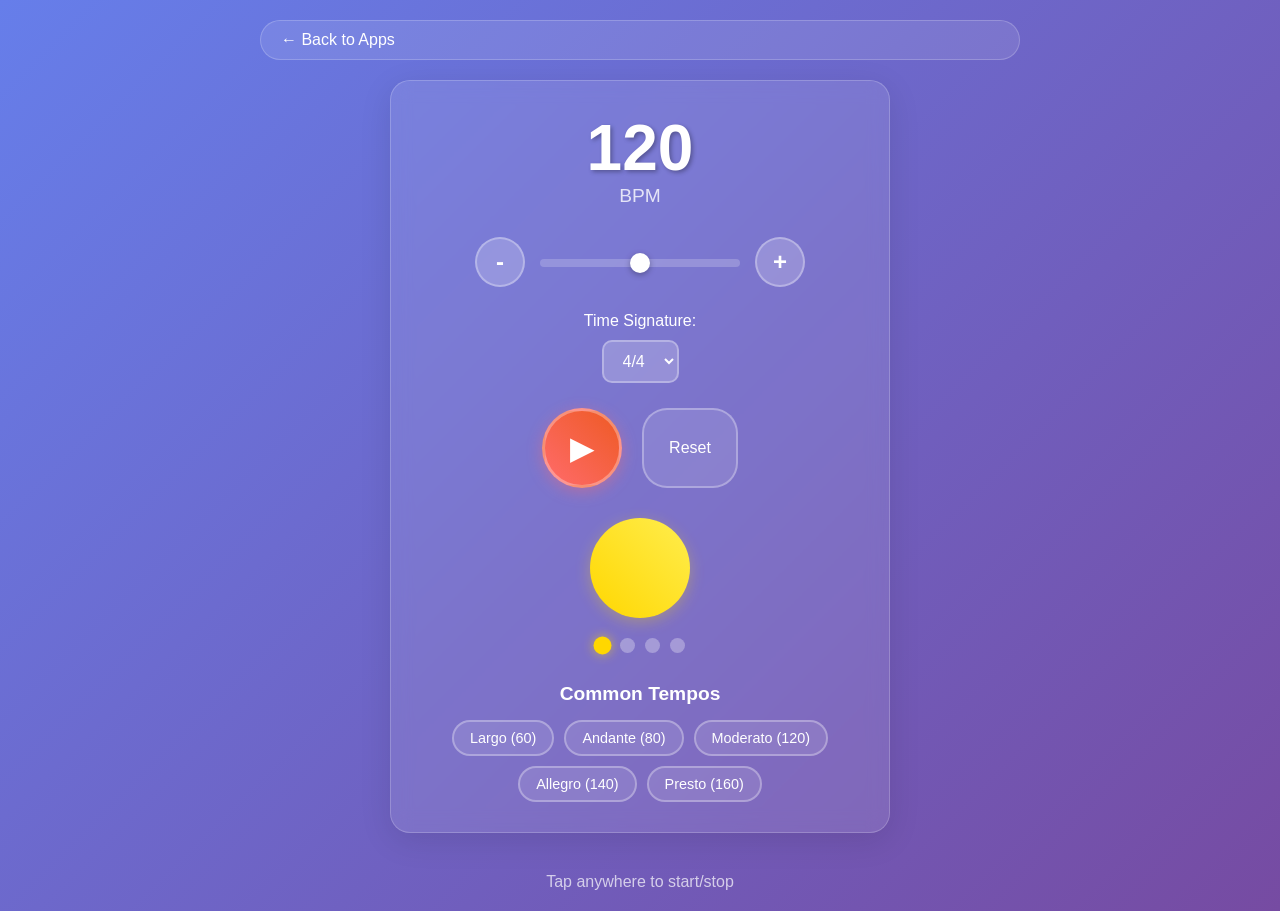
==== apps/metronome/index.html @ 08e191e2 "Restructure into app hub with metronome as first app - Add app hub landing page with grid of availab" ====
<!DOCTYPE html>
<html lang="en">
<head>
    <meta charset="UTF-8">
    <meta name="viewport" content="width=device-width, initial-scale=1.0">
    <title>Metronome - HackNSeek</title>
    <meta name="description" content="A progressive web app metronome for musicians">
    <meta name="theme-color" content="#6366f1">
    <link rel="manifest" href="../../manifest.json">
    <link rel="stylesheet" href="../../styles.css">
    <style>
        .app-page {
            max-width: 500px;
            margin: 0 auto;
        }
    </style>
</head>
<body>
    <div class="container">
        <a href="../../" class="back-link">← Back to Apps</a>

        <main class="app-page">
            <div class="metronome-container">
                <div class="bpm-display">
                    <span class="bpm-value" id="bpmValue">120</span>
                    <span class="bpm-label">BPM</span>
                </div>

                <div class="controls">
                    <div class="bpm-controls">
                        <button class="bpm-btn" id="bpmDown">-</button>
                        <div class="bpm-slider-container">
                            <input type="range" id="bpmSlider" min="40" max="200" value="120" class="bpm-slider">
                        </div>
                        <button class="bpm-btn" id="bpmUp">+</button>
                    </div>

                    <div class="time-signature">
                        <label for="timeSignature">Time Signature:</label>
                        <select id="timeSignature">
                            <option value="4/4">4/4</option>
                            <option value="3/4">3/4</option>
                            <option value="2/4">2/4</option>
                            <option value="6/8">6/8</option>
                        </select>
                    </div>

                    <div class="playback-controls">
                        <button class="play-btn" id="playBtn">
                            <span class="play-icon">▶</span>
                        </button>
                        <button class="reset-btn" id="resetBtn">Reset</button>
                    </div>
                </div>

                <div class="visual-indicator">
                    <div class="beat-indicator" id="beatIndicator"></div>
                    <div class="beat-dots">
                        <div class="beat-dot active" data-beat="0"></div>
                        <div class="beat-dot" data-beat="1"></div>
                        <div class="beat-dot" data-beat="2"></div>
                        <div class="beat-dot" data-beat="3"></div>
                    </div>
                </div>

                <div class="tempo-presets">
                    <h3>Common Tempos</h3>
                    <div class="preset-buttons">
                        <button class="preset-btn" data-bpm="60">Largo (60)</button>
                        <button class="preset-btn" data-bpm="80">Andante (80)</button>
                        <button class="preset-btn" data-bpm="120">Moderato (120)</button>
                        <button class="preset-btn" data-bpm="140">Allegro (140)</button>
                        <button class="preset-btn" data-bpm="160">Presto (160)</button>
                    </div>
                </div>
            </div>
        </main>

        <footer>
            <p>Tap anywhere to start/stop</p>
        </footer>
    </div>

    <script src="script.js"></script>
</body>
</html>
---- styles.css ----
/* Reset and base */
* {
    margin: 0;
    padding: 0;
    box-sizing: border-box;
}

body {
    font-family: 'Segoe UI', Tahoma, Geneva, Verdana, sans-serif;
    background: linear-gradient(135deg, #667eea 0%, #764ba2 100%);
    min-height: 100vh;
    color: white;
    overflow-x: hidden;
}

.container {
    max-width: 800px;
    margin: 0 auto;
    padding: 20px;
    min-height: 100vh;
    display: flex;
    flex-direction: column;
}

header {
    text-align: center;
    margin-bottom: 40px;
}

header h1 {
    font-size: 2.5rem;
    margin-bottom: 10px;
    text-shadow: 2px 2px 4px rgba(0,0,0,0.3);
}

.subtitle {
    font-size: 1.1rem;
    opacity: 0.9;
}

main {
    flex: 1;
}

footer {
    text-align: center;
    margin-top: 40px;
    opacity: 0.7;
}

/* Apps Grid - Hub Page */
.apps-grid {
    display: grid;
    grid-template-columns: repeat(auto-fit, minmax(250px, 1fr));
    gap: 20px;
    padding: 10px;
}

.app-card {
    background: rgba(255, 255, 255, 0.1);
    backdrop-filter: blur(10px);
    border-radius: 20px;
    padding: 30px;
    text-decoration: none;
    color: white;
    border: 1px solid rgba(255, 255, 255, 0.2);
    transition: all 0.3s ease;
    display: flex;
    flex-direction: column;
    align-items: center;
    text-align: center;
    cursor: pointer;
}

.app-card:hover {
    transform: translateY(-5px);
    background: rgba(255, 255, 255, 0.15);
    box-shadow: 0 10px 30px rgba(0,0,0,0.2);
}

.app-card.coming-soon {
    cursor: default;
    opacity: 0.7;
}

.app-card.coming-soon:hover {
    transform: none;
    background: rgba(255, 255, 255, 0.1);
}

.app-icon {
    font-size: 3rem;
    margin-bottom: 15px;
}

.app-card h2 {
    font-size: 1.5rem;
    margin-bottom: 10px;
}

.app-card p {
    font-size: 0.9rem;
    opacity: 0.8;
    line-height: 1.4;
}

.badge {
    margin-top: 15px;
    padding: 5px 15px;
    background: rgba(255, 255, 255, 0.2);
    border-radius: 15px;
    font-size: 0.8rem;
}

/* ============================================
   METRONOME APP STYLES
   ============================================ */

.metronome-container {
    background: rgba(255, 255, 255, 0.1);
    backdrop-filter: blur(10px);
    border-radius: 20px;
    padding: 30px;
    box-shadow: 0 8px 32px rgba(0,0,0,0.1);
    border: 1px solid rgba(255, 255, 255, 0.2);
    max-width: 500px;
    margin: 0 auto;
}

.bpm-display {
    text-align: center;
    margin-bottom: 30px;
}

.bpm-value {
    font-size: 4rem;
    font-weight: bold;
    display: block;
    text-shadow: 2px 2px 4px rgba(0,0,0,0.3);
}

.bpm-label {
    font-size: 1.2rem;
    opacity: 0.8;
}

.control-bottom: 30s {
    marginpx;
}

.bpm-controls {
    display: flex;
    align-items: center;
    justify-content: center;
    gap: 15px;
    margin-bottom: 25px;
}

.bpm-btn {
    width: 50px;
    height: 50px;
    border: none;
    border-radius: 50%;
    background: rgba(255, 255, 255, 0.2);
    color: white;
    font-size: 1.5rem;
    font-weight: bold;
    cursor: pointer;
    transition: all 0.3s ease;
    border: 2px solid rgba(255, 255, 255, 0.3);
}

.bpm-btn:hover {
    background: rgba(255, 255, 255, 0.3);
    transform: scale(1.1);
}

.bpm-slider-container {
    flex: 1;
    max-width: 200px;
}

.bpm-slider {
    width: 100%;
    height: 8px;
    border-radius: 4px;
    background: rgba(255, 255, 255, 0.2);
    outline: none;
    -webkit-appearance: none;
    cursor: pointer;
}

.bpm-slider::-webkit-slider-thumb {
    -webkit-appearance: none;
    appearance: none;
    width: 20px;
    height: 20px;
    border-radius: 50%;
    background: white;
    cursor: pointer;
    box-shadow: 0 2px 6px rgba(0,0,0,0.3);
}

.bpm-slider::-moz-range-thumb {
    width: 20px;
    height: 20px;
    border-radius: 50%;
    background: white;
    cursor: pointer;
    border: none;
    box-shadow: 0 2px 6px rgba(0,0,0,0.3);
}

.time-signature {
    text-align: center;
    margin-bottom: 25px;
}

.time-signature label {
    display: block;
    margin-bottom: 10px;
    font-weight: 500;
}

.time-signature select {
    background: rgba(255, 255, 255, 0.2);
    border: 2px solid rgba(255, 255, 255, 0.3);
    border-radius: 10px;
    color: white;
    padding: 10px 15px;
    font-size: 1rem;
    cursor: pointer;
    outline: none;
}

.time-signature select option {
    background: #333;
    color: white;
}

.playback-controls {
    display: flex;
    justify-content: center;
    gap: 20px;
    margin-bottom: 30px;
}

.play-btn {
    width: 80px;
    height: 80px;
    border: none;
    border-radius: 50%;
    background: linear-gradient(45deg, #ff6b6b, #ee5a24);
    color: white;
    font-size: 2rem;
    cursor: pointer;
    transition: all 0.3s ease;
    box-shadow: 0 4px 15px rgba(255, 107, 107, 0.4);
    border: 3px solid rgba(255, 255, 255, 0.3);
}

.play-btn:hover {
    transform: scale(1.05);
    box-shadow: 0 6px 20px rgba(255, 107, 107, 0.6);
}

.play-btn.playing {
    background: linear-gradient(45deg, #ff4757, #c44569);
    animation: pulse 0.5s ease-in-out;
}

.reset-btn {
    padding: 15px 25px;
    border: 2px solid rgba(255, 255, 255, 0.3);
    border-radius: 25px;
    background: rgba(255, 255, 255, 0.1);
    color: white;
    font-size: 1rem;
    cursor: pointer;
    transition: all 0.3s ease;
}

.reset-btn:hover {
    background: rgba(255, 255, 255, 0.2);
    transform: translateY(-2px);
}

.visual-indicator {
    text-align: center;
    margin-bottom: 30px;
}

.beat-indicator {
    width: 100px;
    height: 100px;
    border-radius: 50%;
    background: linear-gradient(45deg, #ffd700, #ffed4e);
    margin: 0 auto 20px;
    transition: all 0.1s ease;
    box-shadow: 0 4px 15px rgba(255, 215, 0, 0.3);
}

.beat-indicator.active {
    transform: scale(1.2);
    box-shadow: 0 6px 20px rgba(255, 215, 0, 0.6);
}

.beat-dots {
    display: flex;
    justify-content: center;
    gap: 10px;
}

.beat-dot {
    width: 15px;
    height: 15px;
    border-radius: 50%;
    background: rgba(255, 255, 255, 0.3);
    transition: all 0.3s ease;
}

.beat-dot.active {
    background: #ffd700;
    transform: scale(1.2);
    box-shadow: 0 0 10px rgba(255, 215, 0, 0.6);
}

.tempo-presets {
    text-align: center;
}

.tempo-presets h3 {
    margin-bottom: 15px;
    font-size: 1.2rem;
}

.preset-buttons {
    display: flex;
    flex-wrap: wrap;
    gap: 10px;
    justify-content: center;
}

.preset-btn {
    padding: 8px 16px;
    border: 2px solid rgba(255, 255, 255, 0.3);
    border-radius: 20px;
    background: rgba(255, 255, 255, 0.1);
    color: white;
    font-size: 0.9rem;
    cursor: pointer;
    transition: all 0.3s ease;
}

.preset-btn:hover {
    background: rgba(255, 255, 255, 0.2);
    transform: translateY(-2px);
}

/* Animations */
@keyframes pulse {
    0% { transform: scale(1); }
    50% { transform: scale(1.1); }
    100% { transform: scale(1); }
}

/* Back button for app pages */
.back-link {
    display: inline-flex;
    align-items: center;
    gap: 8px;
    color: white;
    text-decoration: none;
    padding: 10px 20px;
    margin-bottom: 20px;
    background: rgba(255, 255, 255, 0.1);
    border-radius: 25px;
    border: 1px solid rgba(255, 255, 255, 0.2);
    transition: all 0.3s ease;
}

.back-link:hover {
    background: rgba(255, 255, 255, 0.2);
}

/* Responsive design */
@media (max-width: 480px) {
    .container {
        padding: 15px;
    }

    .apps-grid {
        grid-template-columns: 1fr;
    }

    .metronome-container {
        padding: 20px;
    }

    .bpm-value {
        font-size: 3rem;
    }

    .play-btn {
        width: 70px;
        height: 70px;
        font-size: 1.5rem;
    }

    .preset-buttons {
        flex-direction: column;
        align-items: center;
    }

    .preset-btn {
        width: 100%;
        max-width: 200px;
    }
}

/* Dark mode support */
@media (prefers-color-scheme: dark) {
    body {
        background: linear-gradient(135deg, #2c3e50 0%, #34495e 100%);
    }
}

/* PWA specific styles */
@media (display-mode: standalone) {
    .container {
        padding-top: 40px;
    }
}
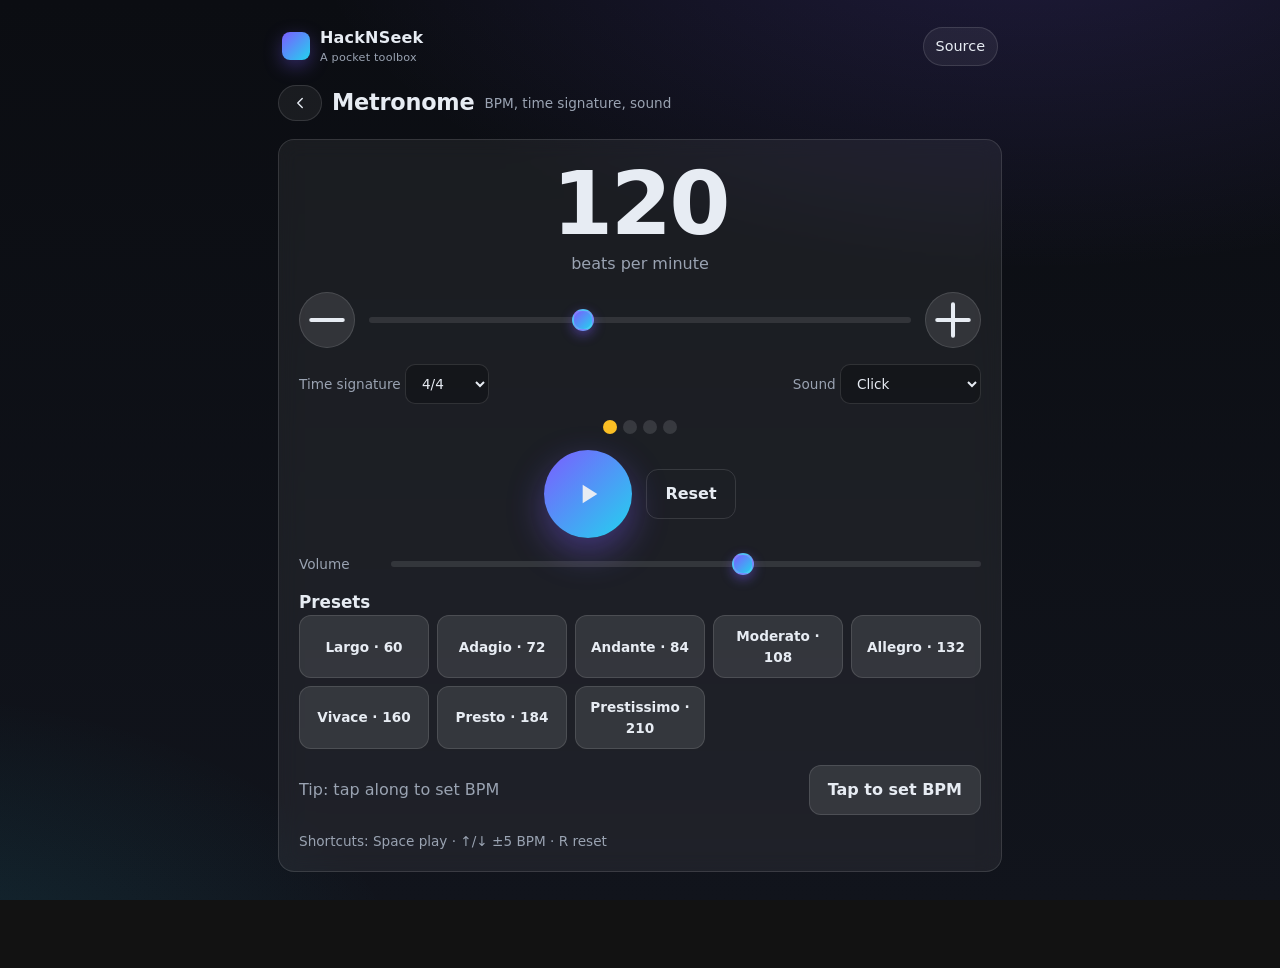
==== commit b306820d: "Rebuild app from scratch as modular ES-module SPA" ====
--- a/apps/metronome/index.html
+++ b/apps/metronome/index.html
@@ -1,86 +1,13 @@
-<!DOCTYPE html>
+<!doctype html>
 <html lang="en">
 <head>
-    <meta charset="UTF-8">
-    <meta name="viewport" content="width=device-width, initial-scale=1.0">
-    <title>Metronome - HackNSeek</title>
-    <meta name="description" content="A progressive web app metronome for musicians">
-    <meta name="theme-color" content="#6366f1">
-    <link rel="manifest" href="../../manifest.json">
-    <link rel="stylesheet" href="../../styles.css">
-    <style>
-        .app-page {
-            max-width: 500px;
-            margin: 0 auto;
-        }
-    </style>
+  <meta charset="utf-8" />
+  <title>Metronome - HackNSeek</title>
+  <meta http-equiv="refresh" content="0; url=../../#metronome" />
+  <link rel="canonical" href="../../#metronome" />
 </head>
 <body>
-    <div class="container">
-        <a href="../../" class="back-link">← Back to Apps</a>
-
-        <main class="app-page">
-            <div class="metronome-container">
-                <div class="bpm-display">
-                    <span class="bpm-value" id="bpmValue">120</span>
-                    <span class="bpm-label">BPM</span>
-                </div>
-
-                <div class="controls">
-                    <div class="bpm-controls">
-                        <button class="bpm-btn" id="bpmDown">-</button>
-                        <div class="bpm-slider-container">
-                            <input type="range" id="bpmSlider" min="40" max="200" value="120" class="bpm-slider">
-                        </div>
-                        <button class="bpm-btn" id="bpmUp">+</button>
-                    </div>
-
-                    <div class="time-signature">
-                        <label for="timeSignature">Time Signature:</label>
-                        <select id="timeSignature">
-                            <option value="4/4">4/4</option>
-                            <option value="3/4">3/4</option>
-                            <option value="2/4">2/4</option>
-                            <option value="6/8">6/8</option>
-                        </select>
-                    </div>
-
-                    <div class="playback-controls">
-                        <button class="play-btn" id="playBtn">
-                            <span class="play-icon">▶</span>
-                        </button>
-                        <button class="reset-btn" id="resetBtn">Reset</button>
-                    </div>
-                </div>
-
-                <div class="visual-indicator">
-                    <div class="beat-indicator" id="beatIndicator"></div>
-                    <div class="beat-dots">
-                        <div class="beat-dot active" data-beat="0"></div>
-                        <div class="beat-dot" data-beat="1"></div>
-                        <div class="beat-dot" data-beat="2"></div>
-                        <div class="beat-dot" data-beat="3"></div>
-                    </div>
-                </div>
-
-                <div class="tempo-presets">
-                    <h3>Common Tempos</h3>
-                    <div class="preset-buttons">
-                        <button class="preset-btn" data-bpm="60">Largo (60)</button>
-                        <button class="preset-btn" data-bpm="80">Andante (80)</button>
-                        <button class="preset-btn" data-bpm="120">Moderato (120)</button>
-                        <button class="preset-btn" data-bpm="140">Allegro (140)</button>
-                        <button class="preset-btn" data-bpm="160">Presto (160)</button>
-                    </div>
-                </div>
-            </div>
-        </main>
-
-        <footer>
-            <p>Tap anywhere to start/stop</p>
-        </footer>
-    </div>
-
-    <script src="script.js"></script>
+  <p>Redirecting to <a href="../../#metronome">HackNSeek Metronome</a>&hellip;</p>
+  <script>location.replace("../../#metronome");</script>
 </body>
 </html>
